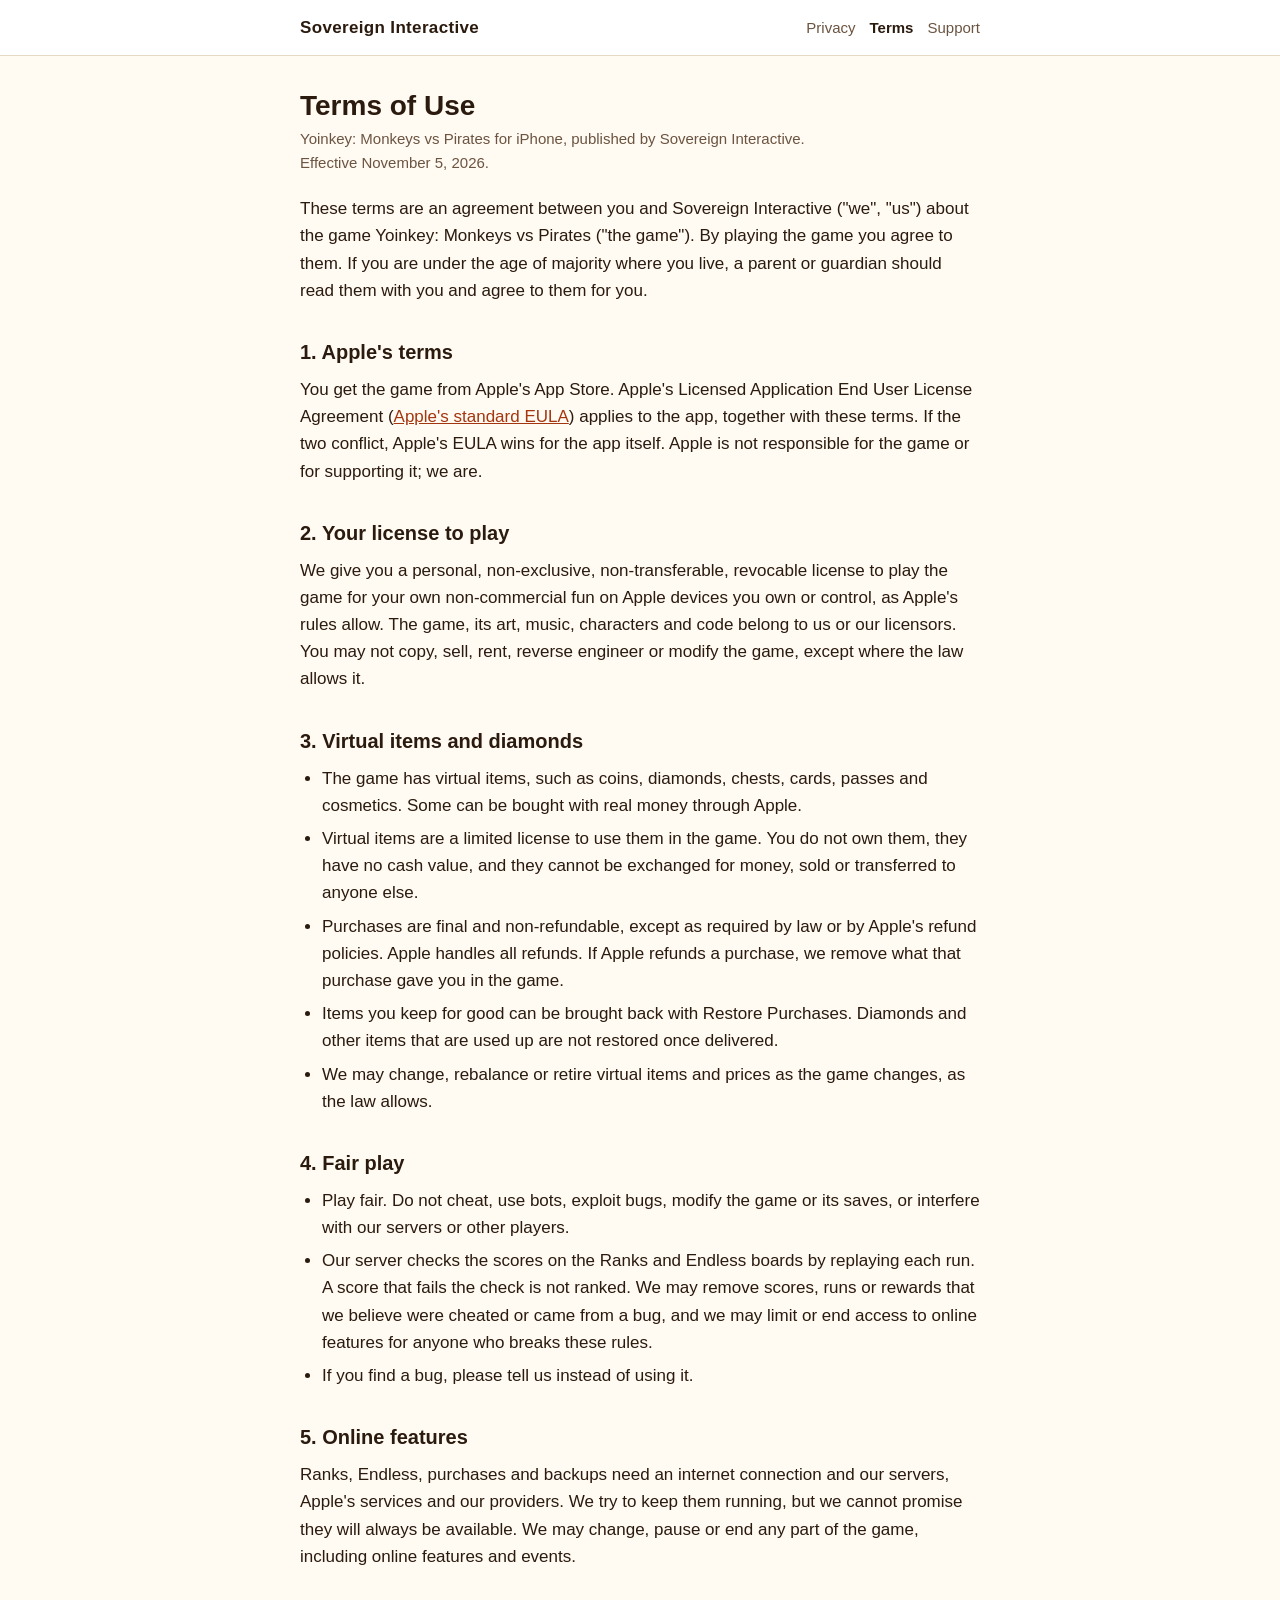
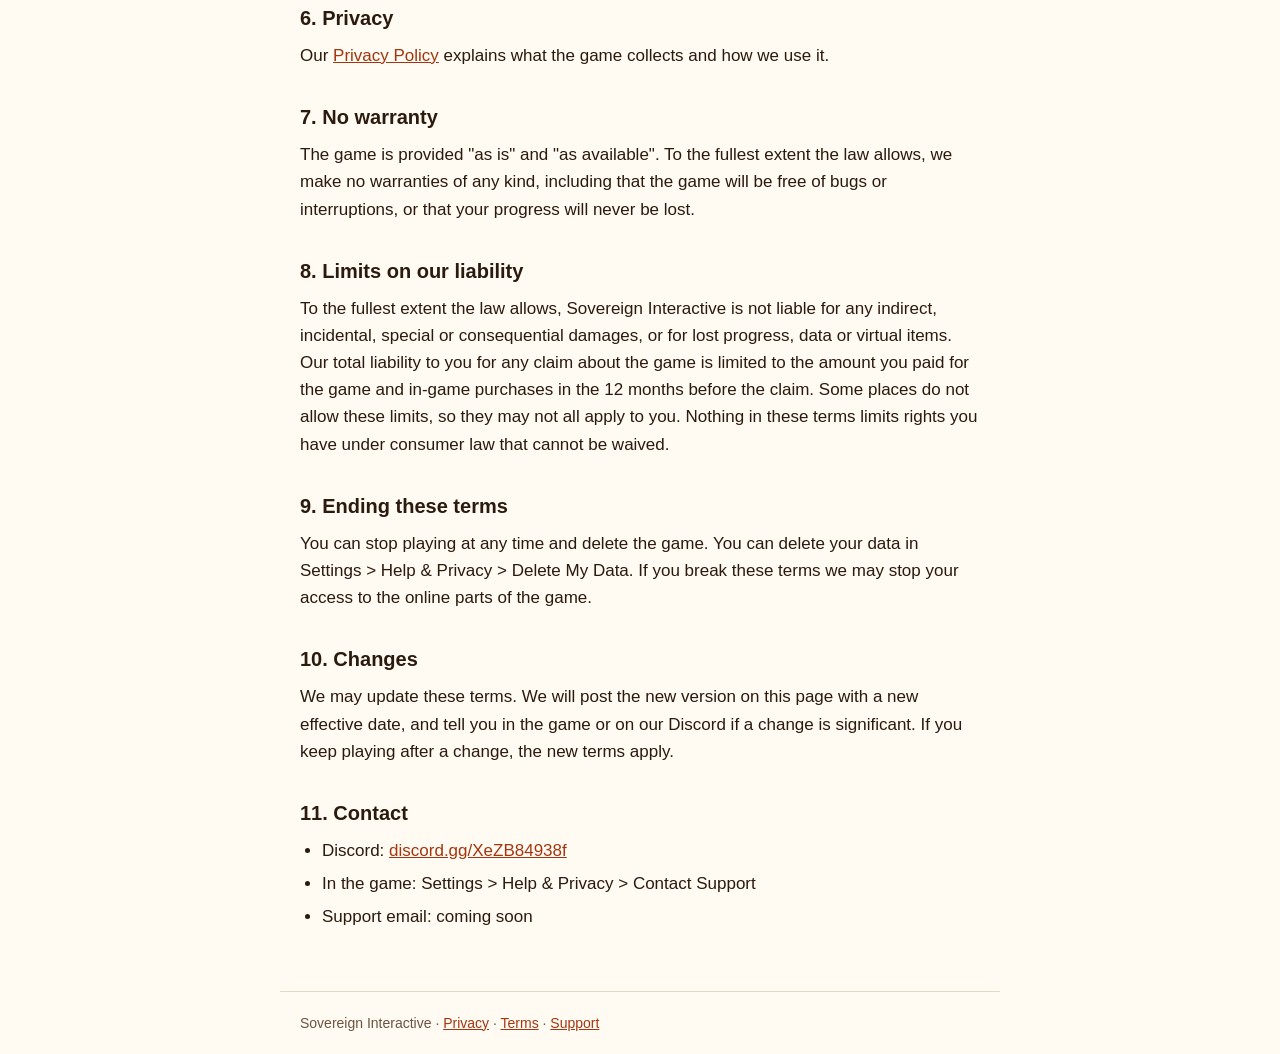
==== terms/index.html @ 3efa10f9 "Yoinkey privacy, terms and support pages" ====
<!doctype html>
<html lang="en">
<head>
<meta charset="utf-8">
<meta name="viewport" content="width=device-width, initial-scale=1">
<title>Terms of Use - Yoinkey: Monkeys vs Pirates - Sovereign Interactive</title>
<link rel="stylesheet" href="../style.css">
</head>
<body>
<header><div class="bar">
  <a class="studio" href="../">Sovereign Interactive</a>
  <nav><a href="../privacy/">Privacy</a><a href="../terms/" aria-current="page">Terms</a><a href="../support/">Support</a></nav>
</div></header>
<main>
<h1>Terms of Use</h1>
<p class="meta">Yoinkey: Monkeys vs Pirates for iPhone, published by Sovereign Interactive.<br>Effective November 5, 2026.</p>

<p>These terms are an agreement between you and Sovereign Interactive ("we", "us") about the game Yoinkey: Monkeys vs Pirates ("the game"). By playing the game you agree to them. If you are under the age of majority where you live, a parent or guardian should read them with you and agree to them for you.</p>

<h2>1. Apple's terms</h2>
<p>You get the game from Apple's App Store. Apple's Licensed Application End User License Agreement (<a href="https://www.apple.com/legal/internet-services/itunes/dev/stdeula/">Apple's standard EULA</a>) applies to the app, together with these terms. If the two conflict, Apple's EULA wins for the app itself. Apple is not responsible for the game or for supporting it; we are.</p>

<h2>2. Your license to play</h2>
<p>We give you a personal, non-exclusive, non-transferable, revocable license to play the game for your own non-commercial fun on Apple devices you own or control, as Apple's rules allow. The game, its art, music, characters and code belong to us or our licensors. You may not copy, sell, rent, reverse engineer or modify the game, except where the law allows it.</p>

<h2>3. Virtual items and diamonds</h2>
<ul>
  <li>The game has virtual items, such as coins, diamonds, chests, cards, passes and cosmetics. Some can be bought with real money through Apple.</li>
  <li>Virtual items are a limited license to use them in the game. You do not own them, they have no cash value, and they cannot be exchanged for money, sold or transferred to anyone else.</li>
  <li>Purchases are final and non-refundable, except as required by law or by Apple's refund policies. Apple handles all refunds. If Apple refunds a purchase, we remove what that purchase gave you in the game.</li>
  <li>Items you keep for good can be brought back with Restore Purchases. Diamonds and other items that are used up are not restored once delivered.</li>
  <li>We may change, rebalance or retire virtual items and prices as the game changes, as the law allows.</li>
</ul>

<h2>4. Fair play</h2>
<ul>
  <li>Play fair. Do not cheat, use bots, exploit bugs, modify the game or its saves, or interfere with our servers or other players.</li>
  <li>Our server checks the scores on the Ranks and Endless boards by replaying each run. A score that fails the check is not ranked. We may remove scores, runs or rewards that we believe were cheated or came from a bug, and we may limit or end access to online features for anyone who breaks these rules.</li>
  <li>If you find a bug, please tell us instead of using it.</li>
</ul>

<h2>5. Online features</h2>
<p>Ranks, Endless, purchases and backups need an internet connection and our servers, Apple's services and our providers. We try to keep them running, but we cannot promise they will always be available. We may change, pause or end any part of the game, including online features and events.</p>

<h2>6. Privacy</h2>
<p>Our <a href="../privacy/">Privacy Policy</a> explains what the game collects and how we use it.</p>

<h2>7. No warranty</h2>
<p>The game is provided "as is" and "as available". To the fullest extent the law allows, we make no warranties of any kind, including that the game will be free of bugs or interruptions, or that your progress will never be lost.</p>

<h2>8. Limits on our liability</h2>
<p>To the fullest extent the law allows, Sovereign Interactive is not liable for any indirect, incidental, special or consequential damages, or for lost progress, data or virtual items. Our total liability to you for any claim about the game is limited to the amount you paid for the game and in-game purchases in the 12 months before the claim. Some places do not allow these limits, so they may not all apply to you. Nothing in these terms limits rights you have under consumer law that cannot be waived.</p>

<h2>9. Ending these terms</h2>
<p>You can stop playing at any time and delete the game. You can delete your data in Settings &gt; Help &amp; Privacy &gt; Delete My Data. If you break these terms we may stop your access to the online parts of the game.</p>

<h2>10. Changes</h2>
<p>We may update these terms. We will post the new version on this page with a new effective date, and tell you in the game or on our Discord if a change is significant. If you keep playing after a change, the new terms apply.</p>

<h2>11. Contact</h2>
<ul>
  <li>Discord: <a href="https://discord.gg/XeZB84938f">discord.gg/XeZB84938f</a></li>
  <li>In the game: Settings &gt; Help &amp; Privacy &gt; Contact Support</li>
  <li>Support email: coming soon</li>
</ul>
</main>
<footer>Sovereign Interactive &middot; <a href="../privacy/">Privacy</a> &middot; <a href="../terms/">Terms</a> &middot; <a href="../support/">Support</a></footer>
</body>
</html>
---- style.css ----
:root { color-scheme: light; --ink: #2b1a0e; --soft: #6b5440; --line: #e6d8c4; --link: #a3360f; --bg: #fffaf2; }
* { box-sizing: border-box; }
html { -webkit-text-size-adjust: 100%; }
body { margin: 0; background: var(--bg); color: var(--ink); font: 17px/1.6 -apple-system, BlinkMacSystemFont, "Segoe UI", Roboto, Helvetica, Arial, sans-serif; }
header { border-bottom: 1px solid var(--line); background: #fff; }
header .bar { max-width: 720px; margin: 0 auto; padding: 14px 20px; display: flex; flex-wrap: wrap; gap: 6px 18px; align-items: baseline; }
header .studio { font-weight: 700; letter-spacing: 0.02em; color: var(--ink); text-decoration: none; margin-right: auto; }
header nav a { color: var(--soft); text-decoration: none; font-size: 15px; }
header nav a + a { margin-left: 14px; }
header nav a[aria-current="page"] { color: var(--ink); font-weight: 600; }
main { max-width: 720px; margin: 0 auto; padding: 24px 20px 48px; }
h1 { font-size: 28px; line-height: 1.25; margin: 8px 0 4px; }
h2 { font-size: 20px; margin: 32px 0 8px; }
h3 { font-size: 17px; margin: 20px 0 4px; }
p, ul, ol { margin: 0 0 12px; }
ul, ol { padding-left: 22px; }
li { margin-bottom: 6px; }
a { color: var(--link); }
.meta { color: var(--soft); font-size: 15px; margin-bottom: 20px; }
.note { background: #fff; border: 1px solid var(--line); border-radius: 10px; padding: 12px 16px; }
footer { max-width: 720px; margin: 0 auto; padding: 20px; border-top: 1px solid var(--line); color: var(--soft); font-size: 14px; }
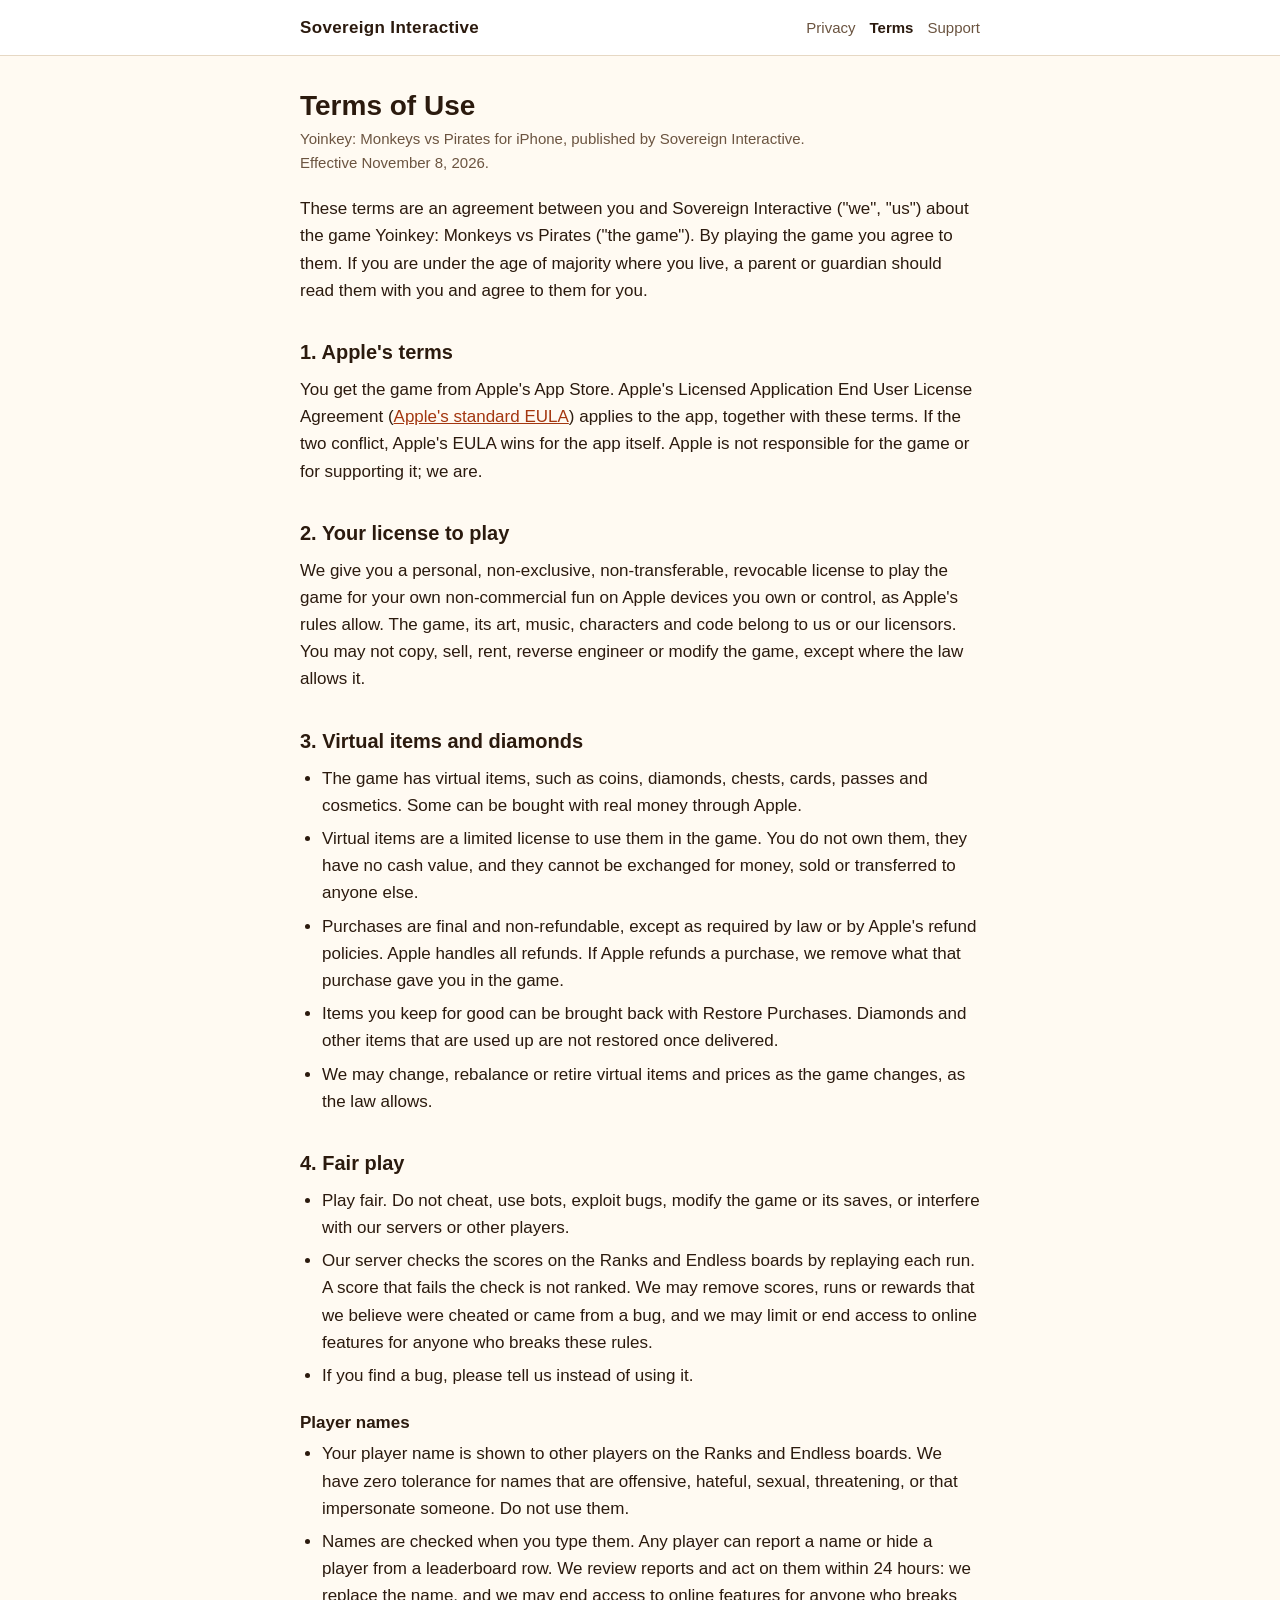
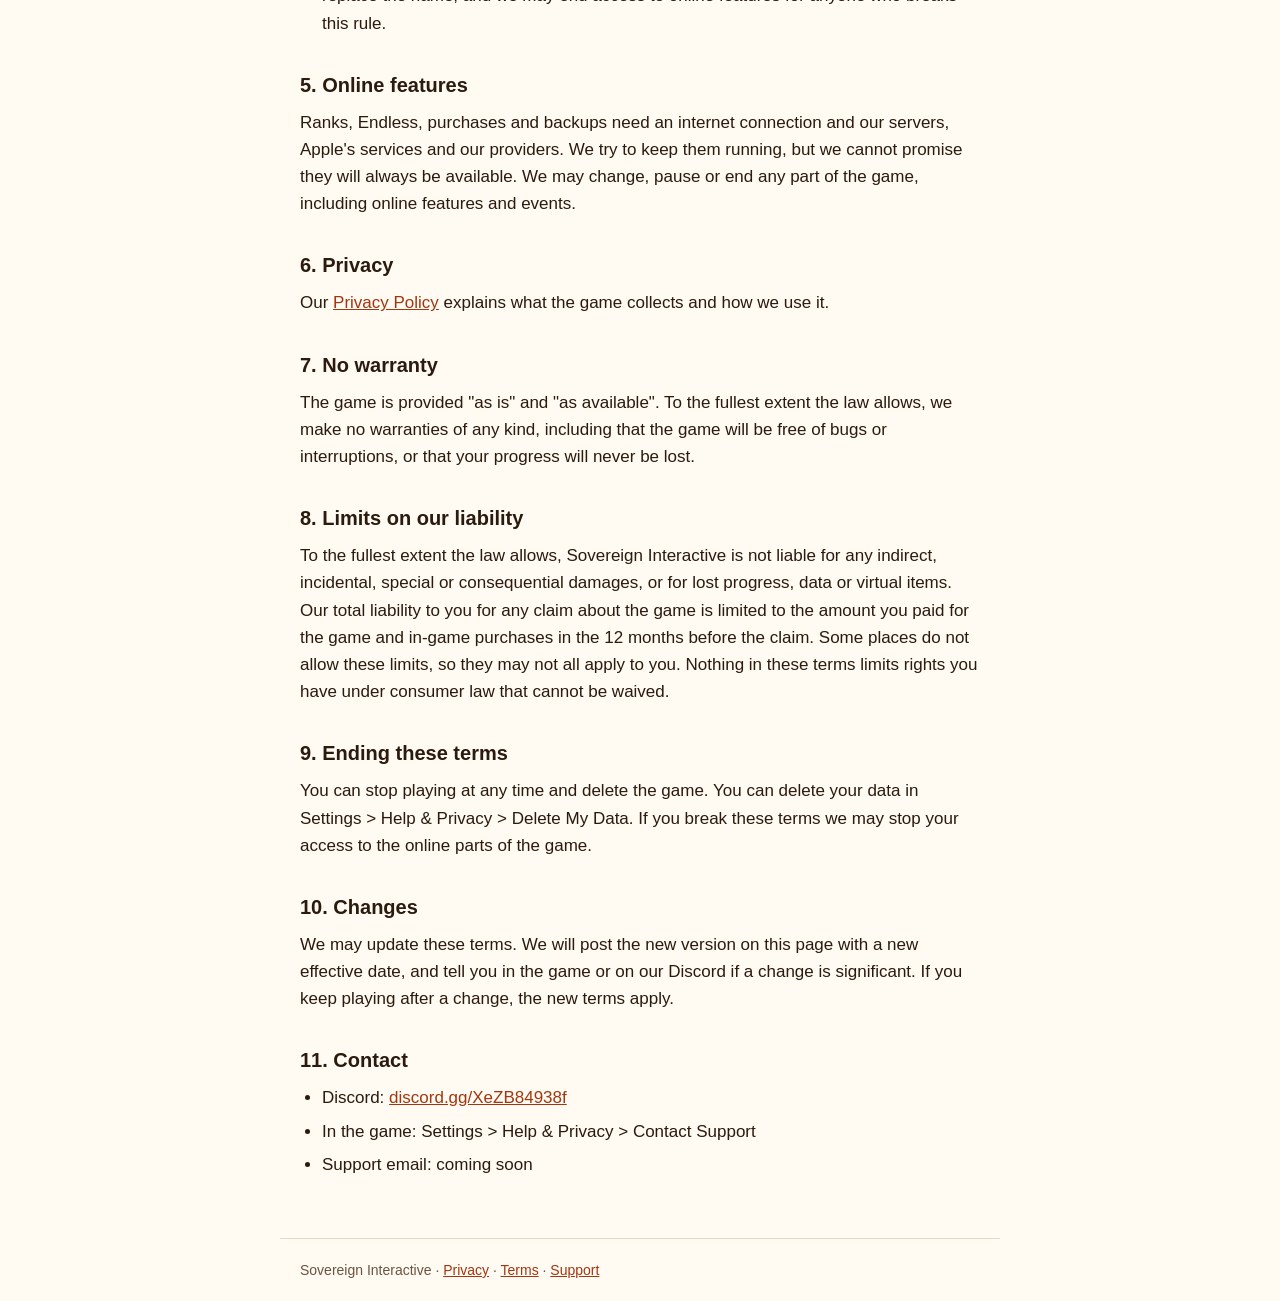
==== commit c278cb36: "Terms: player names (zero tolerance, report and hide, review within 24 hours) for App Review 1.2" ====
--- a/terms/index.html
+++ b/terms/index.html
@@ -13,7 +13,7 @@
 </div></header>
 <main>
 <h1>Terms of Use</h1>
-<p class="meta">Yoinkey: Monkeys vs Pirates for iPhone, published by Sovereign Interactive.<br>Effective November 5, 2026.</p>
+<p class="meta">Yoinkey: Monkeys vs Pirates for iPhone, published by Sovereign Interactive.<br>Effective November 8, 2026.</p>
 
 <p>These terms are an agreement between you and Sovereign Interactive ("we", "us") about the game Yoinkey: Monkeys vs Pirates ("the game"). By playing the game you agree to them. If you are under the age of majority where you live, a parent or guardian should read them with you and agree to them for you.</p>
 
@@ -37,6 +37,12 @@
   <li>Play fair. Do not cheat, use bots, exploit bugs, modify the game or its saves, or interfere with our servers or other players.</li>
   <li>Our server checks the scores on the Ranks and Endless boards by replaying each run. A score that fails the check is not ranked. We may remove scores, runs or rewards that we believe were cheated or came from a bug, and we may limit or end access to online features for anyone who breaks these rules.</li>
   <li>If you find a bug, please tell us instead of using it.</li>
+</ul>
+
+<h3>Player names</h3>
+<ul>
+  <li>Your player name is shown to other players on the Ranks and Endless boards. We have zero tolerance for names that are offensive, hateful, sexual, threatening, or that impersonate someone. Do not use them.</li>
+  <li>Names are checked when you type them. Any player can report a name or hide a player from a leaderboard row. We review reports and act on them within 24 hours: we replace the name, and we may end access to online features for anyone who breaks this rule.</li>
 </ul>
 
 <h2>5. Online features</h2>
